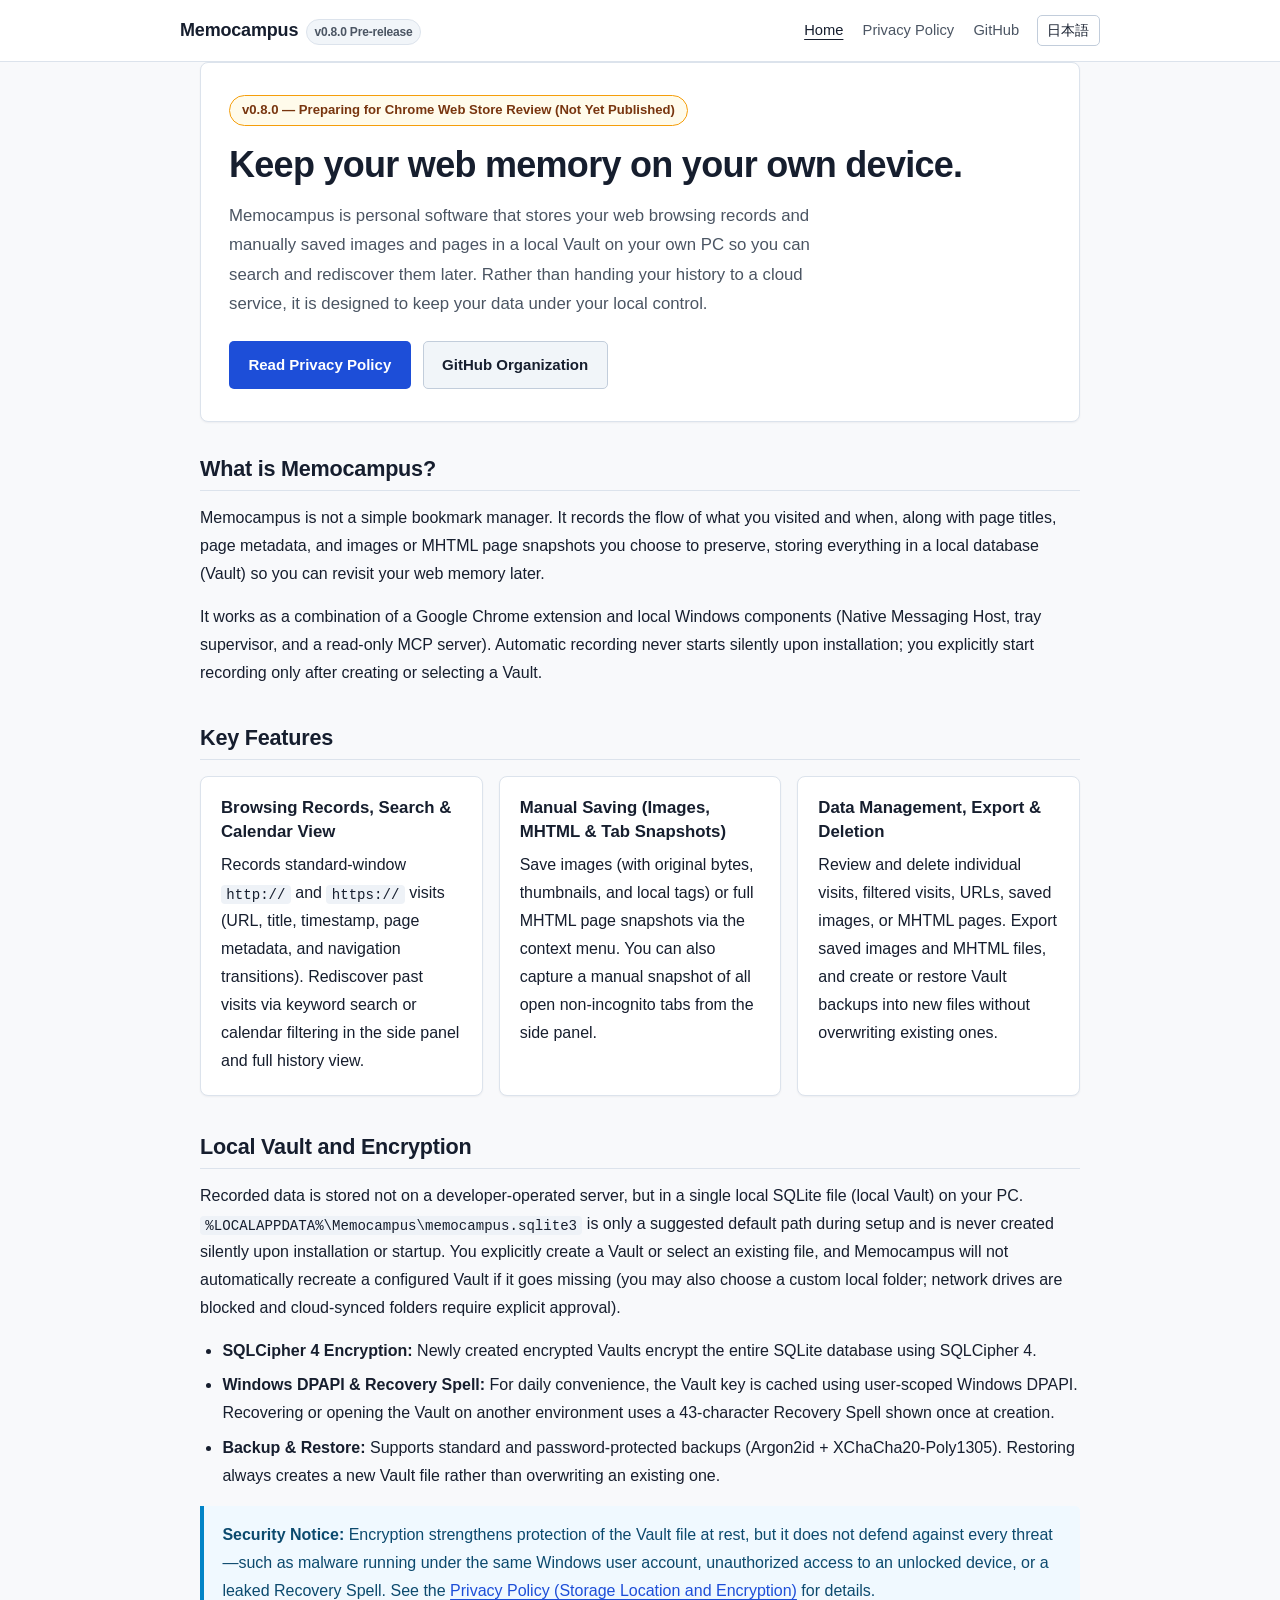
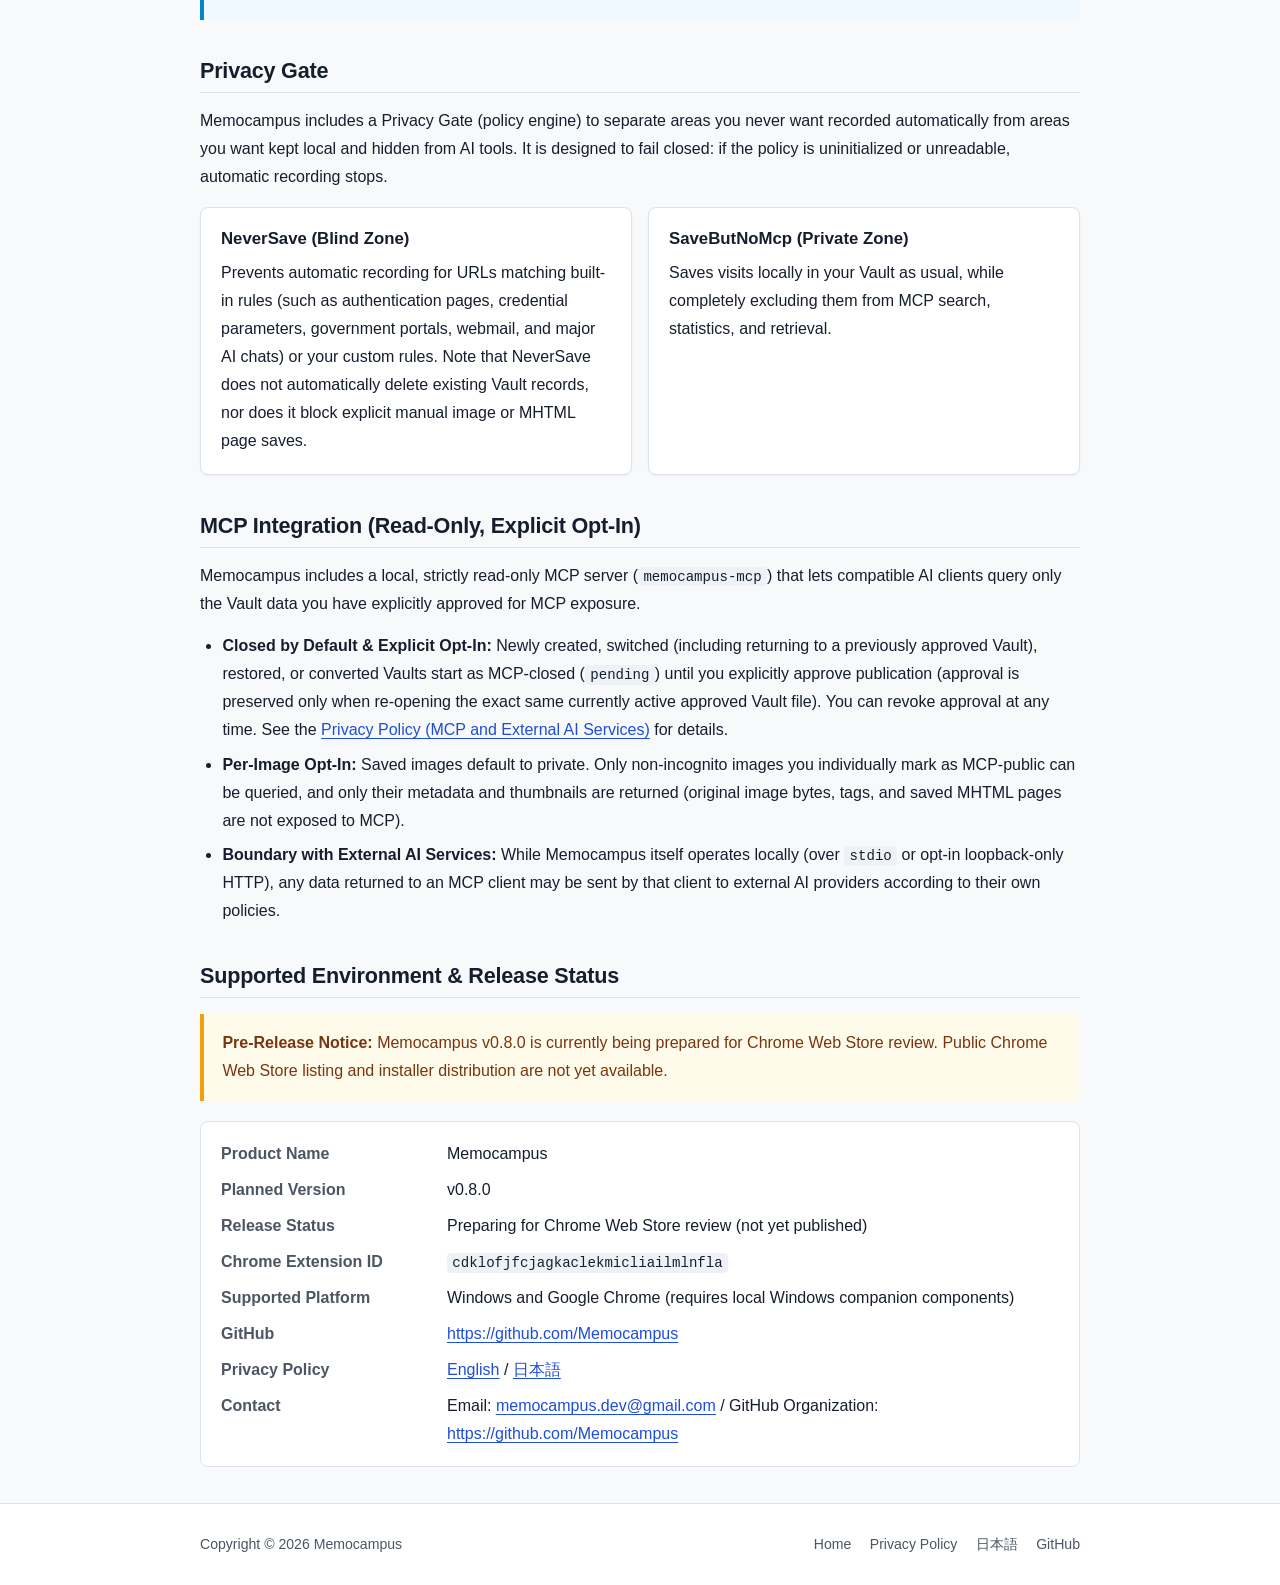
==== en/index.html @ ae57ad86 "docs(web): launch bilingual Memocampus website and privacy policy (#90)" ====
<!DOCTYPE html>
<html lang="en">
<head>
  <meta charset="utf-8">
  <meta name="viewport" content="width=device-width, initial-scale=1">
  <title>Memocampus — Keep your web memory on your own device.</title>
  <meta name="description" content="Memocampus is a local-first, privacy-focused software tool for storing your web browsing records, saved images, and MHTML pages in a local Vault for later search and rediscovery.">
  <link rel="canonical" href="https://memocampus.github.io/en/">
  <link rel="alternate" hreflang="ja" href="https://memocampus.github.io/">
  <link rel="alternate" hreflang="en" href="https://memocampus.github.io/en/">
  <link rel="stylesheet" href="../assets/style.css">
</head>
<body>
  <a class="skip-link" href="#main">Skip to main content</a>

  <header class="site-header">
    <div class="container header-inner">
      <a class="brand" href="./">
        <span>Memocampus</span>
        <span class="brand-version">v0.8.0 Pre-release</span>
      </a>
      <nav class="site-nav" aria-label="Main navigation">
        <a href="./" aria-current="page">Home</a>
        <a href="privacy/">Privacy Policy</a>
        <a href="https://github.com/Memocampus">GitHub</a>
        <a class="lang-switch" href="../" hreflang="ja" lang="ja">日本語</a>
      </nav>
    </div>
  </header>

  <main id="main" class="container">
    <section class="hero" aria-labelledby="hero-title">
      <div class="status-badge">v0.8.0 — Preparing for Chrome Web Store Review (Not Yet Published)</div>
      <h1 id="hero-title">Keep your web memory on your own device.</h1>
      <p class="hero-lead">
        Memocampus is personal software that stores your web browsing records and manually saved images and pages in a local Vault on your own PC so you can search and rediscover them later. Rather than handing your history to a cloud service, it is designed to keep your data under your local control.
      </p>
      <div class="hero-actions">
        <a class="btn btn-primary" href="privacy/">Read Privacy Policy</a>
        <a class="btn btn-secondary" href="https://github.com/Memocampus">GitHub Organization</a>
      </div>
    </section>

    <section class="section" aria-labelledby="overview-heading">
      <h2 id="overview-heading">What is Memocampus?</h2>
      <p>
        Memocampus is not a simple bookmark manager. It records the flow of what you visited and when, along with page titles, page metadata, and images or MHTML page snapshots you choose to preserve, storing everything in a local database (Vault) so you can revisit your web memory later.
      </p>
      <p>
        It works as a combination of a Google Chrome extension and local Windows components (Native Messaging Host, tray supervisor, and a read-only MCP server). Automatic recording never starts silently upon installation; you explicitly start recording only after creating or selecting a Vault.
      </p>
    </section>

    <section class="section" aria-labelledby="features-heading">
      <h2 id="features-heading">Key Features</h2>
      <div class="card-grid">
        <article class="card">
          <h3>Browsing Records, Search &amp; Calendar View</h3>
          <p>
            Records standard-window <code>http://</code> and <code>https://</code> visits (URL, title, timestamp, page metadata, and navigation transitions). Rediscover past visits via keyword search or calendar filtering in the side panel and full history view.
          </p>
        </article>
        <article class="card">
          <h3>Manual Saving (Images, MHTML &amp; Tab Snapshots)</h3>
          <p>
            Save images (with original bytes, thumbnails, and local tags) or full MHTML page snapshots via the context menu. You can also capture a manual snapshot of all open non-incognito tabs from the side panel.
          </p>
        </article>
        <article class="card">
          <h3>Data Management, Export &amp; Deletion</h3>
          <p>
            Review and delete individual visits, filtered visits, URLs, saved images, or MHTML pages. Export saved images and MHTML files, and create or restore Vault backups into new files without overwriting existing ones.
          </p>
        </article>
      </div>
    </section>

    <section class="section" aria-labelledby="vault-heading">
      <h2 id="vault-heading">Local Vault and Encryption</h2>
      <p>
        Recorded data is stored not on a developer-operated server, but in a single local SQLite file (local Vault) on your PC. <code>%LOCALAPPDATA%\Memocampus\memocampus.sqlite3</code> is only a suggested default path during setup and is never created silently upon installation or startup. You explicitly create a Vault or select an existing file, and Memocampus will not automatically recreate a configured Vault if it goes missing (you may also choose a custom local folder; network drives are blocked and cloud-synced folders require explicit approval).
      </p>
      <ul>
        <li><strong>SQLCipher 4 Encryption:</strong> Newly created encrypted Vaults encrypt the entire SQLite database using SQLCipher 4.</li>
        <li><strong>Windows DPAPI &amp; Recovery Spell:</strong> For daily convenience, the Vault key is cached using user-scoped Windows DPAPI. Recovering or opening the Vault on another environment uses a 43-character Recovery Spell shown once at creation.</li>
        <li><strong>Backup &amp; Restore:</strong> Supports standard and password-protected backups (Argon2id + XChaCha20-Poly1305). Restoring always creates a new Vault file rather than overwriting an existing one.</li>
      </ul>
      <div class="callout">
        <p>
          <strong>Security Notice:</strong> Encryption strengthens protection of the Vault file at rest, but it does not defend against every threat—such as malware running under the same Windows user account, unauthorized access to an unlocked device, or a leaked Recovery Spell. See the <a href="privacy/#storage-encryption">Privacy Policy (Storage Location and Encryption)</a> for details.
        </p>
      </div>
    </section>

    <section class="section" aria-labelledby="privacy-gate-heading">
      <h2 id="privacy-gate-heading">Privacy Gate</h2>
      <p>
        Memocampus includes a Privacy Gate (policy engine) to separate areas you never want recorded automatically from areas you want kept local and hidden from AI tools. It is designed to fail closed: if the policy is uninitialized or unreadable, automatic recording stops.
      </p>
      <div class="card-grid">
        <article class="card">
          <h3>NeverSave (Blind Zone)</h3>
          <p>
            Prevents automatic recording for URLs matching built-in rules (such as authentication pages, credential parameters, government portals, webmail, and major AI chats) or your custom rules. Note that NeverSave does not automatically delete existing Vault records, nor does it block explicit manual image or MHTML page saves.
          </p>
        </article>
        <article class="card">
          <h3>SaveButNoMcp (Private Zone)</h3>
          <p>
            Saves visits locally in your Vault as usual, while completely excluding them from MCP search, statistics, and retrieval.
          </p>
        </article>
      </div>
    </section>

    <section class="section" aria-labelledby="mcp-heading">
      <h2 id="mcp-heading">MCP Integration (Read-Only, Explicit Opt-In)</h2>
      <p>
        Memocampus includes a local, strictly read-only MCP server (<code>memocampus-mcp</code>) that lets compatible AI clients query only the Vault data you have explicitly approved for MCP exposure.
      </p>
      <ul>
        <li><strong>Closed by Default &amp; Explicit Opt-In:</strong> Newly created, switched (including returning to a previously approved Vault), restored, or converted Vaults start as MCP-closed (<code>pending</code>) until you explicitly approve publication (approval is preserved only when re-opening the exact same currently active approved Vault file). You can revoke approval at any time. See the <a href="privacy/#mcp-external-ai">Privacy Policy (MCP and External AI Services)</a> for details.</li>
        <li><strong>Per-Image Opt-In:</strong> Saved images default to private. Only non-incognito images you individually mark as MCP-public can be queried, and only their metadata and thumbnails are returned (original image bytes, tags, and saved MHTML pages are not exposed to MCP).</li>
        <li><strong>Boundary with External AI Services:</strong> While Memocampus itself operates locally (over <code>stdio</code> or opt-in loopback-only HTTP), any data returned to an MCP client may be sent by that client to external AI providers according to their own policies.</li>
      </ul>
    </section>

    <section class="section" aria-labelledby="status-heading">
      <h2 id="status-heading">Supported Environment &amp; Release Status</h2>
      <div class="callout callout-warn">
        <p>
          <strong>Pre-Release Notice:</strong> Memocampus v0.8.0 is currently being prepared for Chrome Web Store review. Public Chrome Web Store listing and installer distribution are not yet available.
        </p>
      </div>
      <dl class="meta-list">
        <dt>Product Name</dt>
        <dd>Memocampus</dd>
        <dt>Planned Version</dt>
        <dd>v0.8.0</dd>
        <dt>Release Status</dt>
        <dd>Preparing for Chrome Web Store review (not yet published)</dd>
        <dt>Chrome Extension ID</dt>
        <dd><code>cdklofjfcjagkaclekmicliailmlnfla</code></dd>
        <dt>Supported Platform</dt>
        <dd>Windows and Google Chrome (requires local Windows companion components)</dd>
        <dt>GitHub</dt>
        <dd><a href="https://github.com/Memocampus">https://github.com/Memocampus</a></dd>
        <dt>Privacy Policy</dt>
        <dd><a href="privacy/">English</a> / <a href="../privacy/" hreflang="ja">日本語</a></dd>
        <dt>Contact</dt>
        <dd>
          Email: <a href="mailto:memocampus.dev@gmail.com">memocampus.dev@gmail.com</a> / GitHub Organization: <a href="https://github.com/Memocampus">https://github.com/Memocampus</a>
        </dd>
      </dl>
    </section>
  </main>

  <footer class="site-footer">
    <div class="container footer-inner">
      <div>Copyright &copy; 2026 Memocampus</div>
      <div class="footer-links">
        <a href="./">Home</a>
        <a href="privacy/">Privacy Policy</a>
        <a href="../" hreflang="ja" lang="ja">日本語</a>
        <a href="https://github.com/Memocampus">GitHub</a>
      </div>
    </div>
  </footer>
</body>
</html>
---- assets/style.css ----
/* Memocampus Official Site — Static, Zero-Tracking, Local-First Stylesheet */

:root {
  --bg: #f8f9fb;
  --surface: #ffffff;
  --surface-subtle: #f1f5f9;
  --text: #161e2e;
  --text-muted: #4b5563;
  --border: #dce3ec;
  --border-strong: #c2cddb;
  --accent: #1d4ed8;
  --accent-hover: #1e40af;
  --accent-soft: #eff6ff;
  --accent-border: #bfdbfe;
  --warn-bg: #fffbeb;
  --warn-border: #f59e0b;
  --warn-text: #78350f;
  --info-bg: #f0f9ff;
  --info-border: #0284c7;
  --info-text: #0c4a6e;
  --code-bg: #eef2f7;
  --shadow-sm: 0 1px 2px rgba(15, 23, 42, 0.05);
  --radius: 8px;
  --radius-sm: 5px;
  --max-width: 920px;
  --font-sans: -apple-system, BlinkMacSystemFont, "Segoe UI", "Hiragino Kaku Gothic ProN", "Hiragino Sans", "Yu Gothic UI", Meiryo, sans-serif;
  --font-mono: ui-monospace, SFMono-Regular, Menlo, Monaco, Consolas, "Liberation Mono", "Courier New", monospace;
}

@media (prefers-color-scheme: dark) {
  :root {
    --bg: #0f141d;
    --surface: #161d29;
    --surface-subtle: #1d2636;
    --text: #e6edf5;
    --text-muted: #9aa7b8;
    --border: #2a3548;
    --border-strong: #3b4a63;
    --accent: #60a5fa;
    --accent-hover: #93c5fd;
    --accent-soft: #17253d;
    --accent-border: #25406b;
    --warn-bg: #292011;
    --warn-border: #d97706;
    --warn-text: #fde68a;
    --info-bg: #112233;
    --info-border: #38bdf8;
    --info-text: #bae6fd;
    --code-bg: #1e293b;
    --shadow-sm: 0 1px 2px rgba(0, 0, 0, 0.25);
  }
}

*,
*::before,
*::after {
  box-sizing: border-box;
}

html {
  font-size: 16px;
  line-height: 1.75;
  -webkit-text-size-adjust: 100%;
  scroll-behavior: smooth;
}

body {
  margin: 0;
  font-family: var(--font-sans);
  color: var(--text);
  background-color: var(--bg);
  overflow-wrap: break-word;
}

.skip-link {
  position: absolute;
  left: -9999px;
  top: 0;
  background: var(--accent);
  color: #ffffff;
  padding: 0.5rem 1rem;
  z-index: 100;
  text-decoration: none;
  font-weight: 600;
}

.skip-link:focus {
  left: 0.75rem;
  top: 0.75rem;
  border-radius: var(--radius-sm);
}

a {
  color: var(--accent);
  text-decoration: underline;
  text-underline-offset: 0.18em;
}

a:hover {
  color: var(--accent-hover);
}

code {
  font-family: var(--font-mono);
  font-size: 0.88em;
  background-color: var(--code-bg);
  padding: 0.12em 0.38em;
  border-radius: 4px;
  word-break: break-word;
}

.container {
  width: 100%;
  max-width: var(--max-width);
  margin: 0 auto;
  padding: 0 1.25rem;
}

/* Header & Navigation */
.site-header {
  background-color: var(--surface);
  border-bottom: 1px solid var(--border);
  position: sticky;
  top: 0;
  z-index: 10;
}

.header-inner {
  display: flex;
  flex-wrap: wrap;
  align-items: center;
  justify-content: space-between;
  gap: 0.75rem 1.25rem;
  padding: 0.9rem 0;
}

.brand {
  display: inline-flex;
  align-items: baseline;
  gap: 0.5rem;
  text-decoration: none;
  color: var(--text);
  font-weight: 700;
  font-size: 1.125rem;
  letter-spacing: -0.01em;
}

.brand:hover {
  color: var(--accent);
}

.brand-version {
  font-size: 0.75rem;
  font-weight: 600;
  color: var(--text-muted);
  background: var(--surface-subtle);
  border: 1px solid var(--border);
  padding: 0.1rem 0.45rem;
  border-radius: 999px;
}

.site-nav {
  display: flex;
  flex-wrap: wrap;
  align-items: center;
  gap: 0.4rem 1rem;
  font-size: 0.92rem;
}

.site-nav a {
  text-decoration: none;
  color: var(--text-muted);
  font-weight: 500;
  padding: 0.2rem 0.1rem;
}

.site-nav a:hover,
.site-nav a[aria-current="page"] {
  color: var(--text);
  text-decoration: underline;
  text-underline-offset: 0.3em;
}

.site-nav a.lang-switch {
  border: 1px solid var(--border-strong);
  border-radius: var(--radius-sm);
  padding: 0.18rem 0.6rem;
  color: var(--text);
  font-size: 0.85rem;
}

.site-nav a.lang-switch:hover {
  border-color: var(--accent);
  color: var(--accent);
  text-decoration: none;
}

/* Main Content */
main {
  padding: 2.25rem 0 3.5rem;
}

/* Hero */
.hero {
  background-color: var(--surface);
  border: 1px solid var(--border);
  border-radius: var(--radius);
  padding: 2rem 1.75rem;
  margin-bottom: 2rem;
  box-shadow: var(--shadow-sm);
}

.status-badge {
  display: inline-block;
  font-size: 0.82rem;
  font-weight: 600;
  color: var(--warn-text);
  background-color: var(--warn-bg);
  border: 1px solid var(--warn-border);
  border-radius: 999px;
  padding: 0.2rem 0.75rem;
  margin-bottom: 1rem;
}

.hero h1 {
  margin: 0 0 0.75rem;
  font-size: clamp(1.65rem, 4vw, 2.25rem);
  line-height: 1.3;
  letter-spacing: -0.02em;
}

.hero-lead {
  margin: 0 0 1.4rem;
  font-size: 1.05rem;
  color: var(--text-muted);
  max-width: 68ch;
}

.hero-actions {
  display: flex;
  flex-wrap: wrap;
  gap: 0.75rem;
}

.btn {
  display: inline-block;
  padding: 0.6rem 1.15rem;
  border-radius: var(--radius-sm);
  font-weight: 600;
  font-size: 0.94rem;
  text-decoration: none;
  border: 1px solid transparent;
}

.btn-primary {
  background-color: var(--accent);
  color: #ffffff;
}

.btn-primary:hover {
  background-color: var(--accent-hover);
  color: #ffffff;
}

.btn-secondary {
  background-color: var(--surface-subtle);
  color: var(--text);
  border-color: var(--border-strong);
}

.btn-secondary:hover {
  border-color: var(--accent);
  color: var(--accent);
}

@media (prefers-color-scheme: dark) {
  .btn-primary {
    color: #0b1220;
  }
  .btn-primary:hover {
    color: #0b1220;
  }
}

/* Sections & Cards */
.section {
  margin-bottom: 2.25rem;
}

.section h2 {
  font-size: 1.35rem;
  line-height: 1.35;
  margin: 0 0 0.85rem;
  padding-bottom: 0.45rem;
  border-bottom: 1px solid var(--border);
  letter-spacing: -0.01em;
}

.section h3 {
  font-size: 1.06rem;
  line-height: 1.4;
  margin: 1.25rem 0 0.45rem;
}

.section p {
  margin: 0 0 0.9rem;
}

.section ul,
.section ol {
  margin: 0 0 1rem;
  padding-left: 1.4rem;
}

.section li {
  margin-bottom: 0.4rem;
}

.card-grid {
  display: grid;
  grid-template-columns: repeat(auto-fit, minmax(250px, 1fr));
  gap: 1rem;
  margin-top: 1rem;
}

.card {
  background-color: var(--surface);
  border: 1px solid var(--border);
  border-radius: var(--radius);
  padding: 1.2rem 1.25rem;
  box-shadow: var(--shadow-sm);
}

.card h3 {
  margin-top: 0;
  margin-bottom: 0.5rem;
  font-size: 1.05rem;
}

.card p:last-child,
.card ul:last-child {
  margin-bottom: 0;
}

/* Callouts */
.callout {
  border-left: 4px solid var(--info-border);
  background-color: var(--info-bg);
  color: var(--info-text);
  padding: 0.95rem 1.15rem;
  border-radius: 0 var(--radius-sm) var(--radius-sm) 0;
  margin: 1rem 0 1.25rem;
}

.callout-warn {
  border-left-color: var(--warn-border);
  background-color: var(--warn-bg);
  color: var(--warn-text);
}

.callout p:last-child {
  margin-bottom: 0;
}

.callout strong {
  color: inherit;
}

/* Tables */
.table-wrap {
  width: 100%;
  overflow-x: auto;
  margin: 1rem 0 1.25rem;
  border: 1px solid var(--border);
  border-radius: var(--radius-sm);
  background-color: var(--surface);
}

table {
  width: 100%;
  border-collapse: collapse;
  font-size: 0.93rem;
}

th,
td {
  text-align: left;
  vertical-align: top;
  padding: 0.7rem 0.85rem;
  border-bottom: 1px solid var(--border);
}

th {
  background-color: var(--surface-subtle);
  font-weight: 600;
  white-space: nowrap;
}

tr:last-child td {
  border-bottom: none;
}

/* Definition / Meta Lists */
.meta-list {
  display: grid;
  grid-template-columns: minmax(140px, 210px) 1fr;
  gap: 0.5rem 1rem;
  background-color: var(--surface);
  border: 1px solid var(--border);
  border-radius: var(--radius);
  padding: 1.15rem 1.25rem;
  margin: 1rem 0;
}

.meta-list dt {
  font-weight: 600;
  color: var(--text-muted);
}

.meta-list dd {
  margin: 0;
}

/* Policy Page Specifics */
.doc-header {
  background-color: var(--surface);
  border: 1px solid var(--border);
  border-radius: var(--radius);
  padding: 1.6rem 1.5rem;
  margin-bottom: 1.75rem;
  box-shadow: var(--shadow-sm);
}

.doc-header h1 {
  margin: 0 0 0.5rem;
  font-size: clamp(1.5rem, 3.6vw, 2rem);
  line-height: 1.3;
}

.doc-meta {
  font-size: 0.9rem;
  color: var(--text-muted);
  margin: 0;
}

.toc {
  background-color: var(--surface);
  border: 1px solid var(--border);
  border-radius: var(--radius);
  padding: 1.1rem 1.35rem;
  margin-bottom: 2rem;
}

.toc-title {
  font-weight: 700;
  font-size: 0.95rem;
  margin: 0 0 0.6rem;
}

.toc ol {
  margin: 0;
  padding-left: 1.35rem;
  columns: 2;
  column-gap: 1.5rem;
  font-size: 0.92rem;
}

.toc li {
  margin-bottom: 0.3rem;
  break-inside: avoid;
}

.policy-article section {
  background-color: var(--surface);
  border: 1px solid var(--border);
  border-radius: var(--radius);
  padding: 1.4rem 1.5rem;
  margin-bottom: 1.25rem;
  box-shadow: var(--shadow-sm);
  scroll-margin-top: 5rem;
}

.policy-article h2 {
  font-size: 1.22rem;
  margin: 0 0 0.8rem;
  padding-bottom: 0.4rem;
  border-bottom: 1px solid var(--border);
}

.policy-article h3 {
  font-size: 1rem;
  margin: 1.15rem 0 0.4rem;
}

.policy-article p {
  margin: 0 0 0.85rem;
}

.policy-article p:last-child,
.policy-article ul:last-child,
.policy-article ol:last-child {
  margin-bottom: 0;
}

.policy-article ul,
.policy-article ol {
  margin: 0 0 0.9rem;
  padding-left: 1.4rem;
}

.policy-article li {
  margin-bottom: 0.35rem;
}

/* Footer */
.site-footer {
  border-top: 1px solid var(--border);
  background-color: var(--surface);
  padding: 1.75rem 0;
  font-size: 0.88rem;
  color: var(--text-muted);
}

.footer-inner {
  display: flex;
  flex-wrap: wrap;
  justify-content: space-between;
  align-items: center;
  gap: 0.75rem 1.5rem;
}

.footer-links {
  display: flex;
  flex-wrap: wrap;
  gap: 0.5rem 1.15rem;
}

.footer-links a {
  color: var(--text-muted);
  text-decoration: none;
}

.footer-links a:hover {
  color: var(--text);
  text-decoration: underline;
}

/* Responsive Adjustments */
@media (max-width: 680px) {
  .container {
    padding: 0 1rem;
  }

  .hero {
    padding: 1.4rem 1.15rem;
  }

  .doc-header,
  .policy-article section {
    padding: 1.2rem 1.05rem;
  }

  .toc ol {
    columns: 1;
  }

  .meta-list {
    grid-template-columns: 1fr;
    gap: 0.25rem;
  }

  .meta-list dt {
    margin-top: 0.55rem;
  }

  .meta-list dt:first-child {
    margin-top: 0;
  }

  th {
    white-space: normal;
  }
}
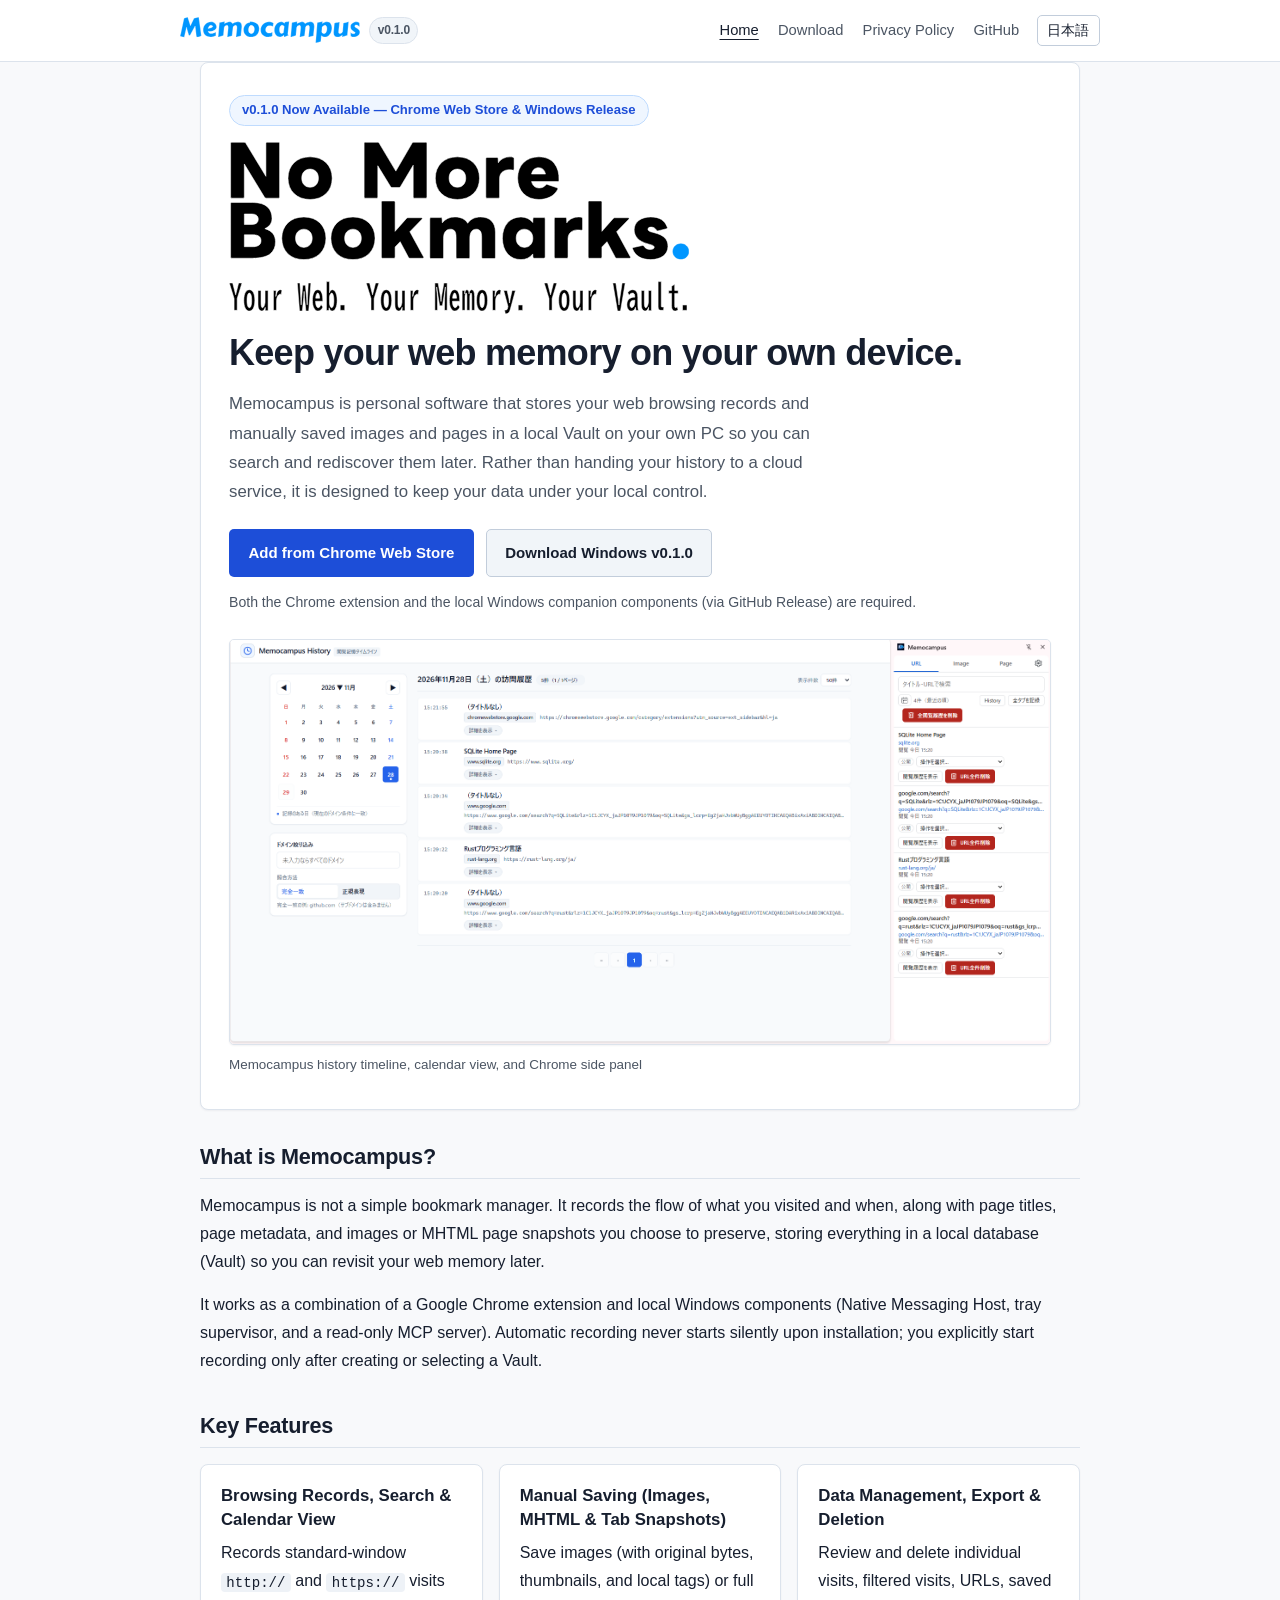
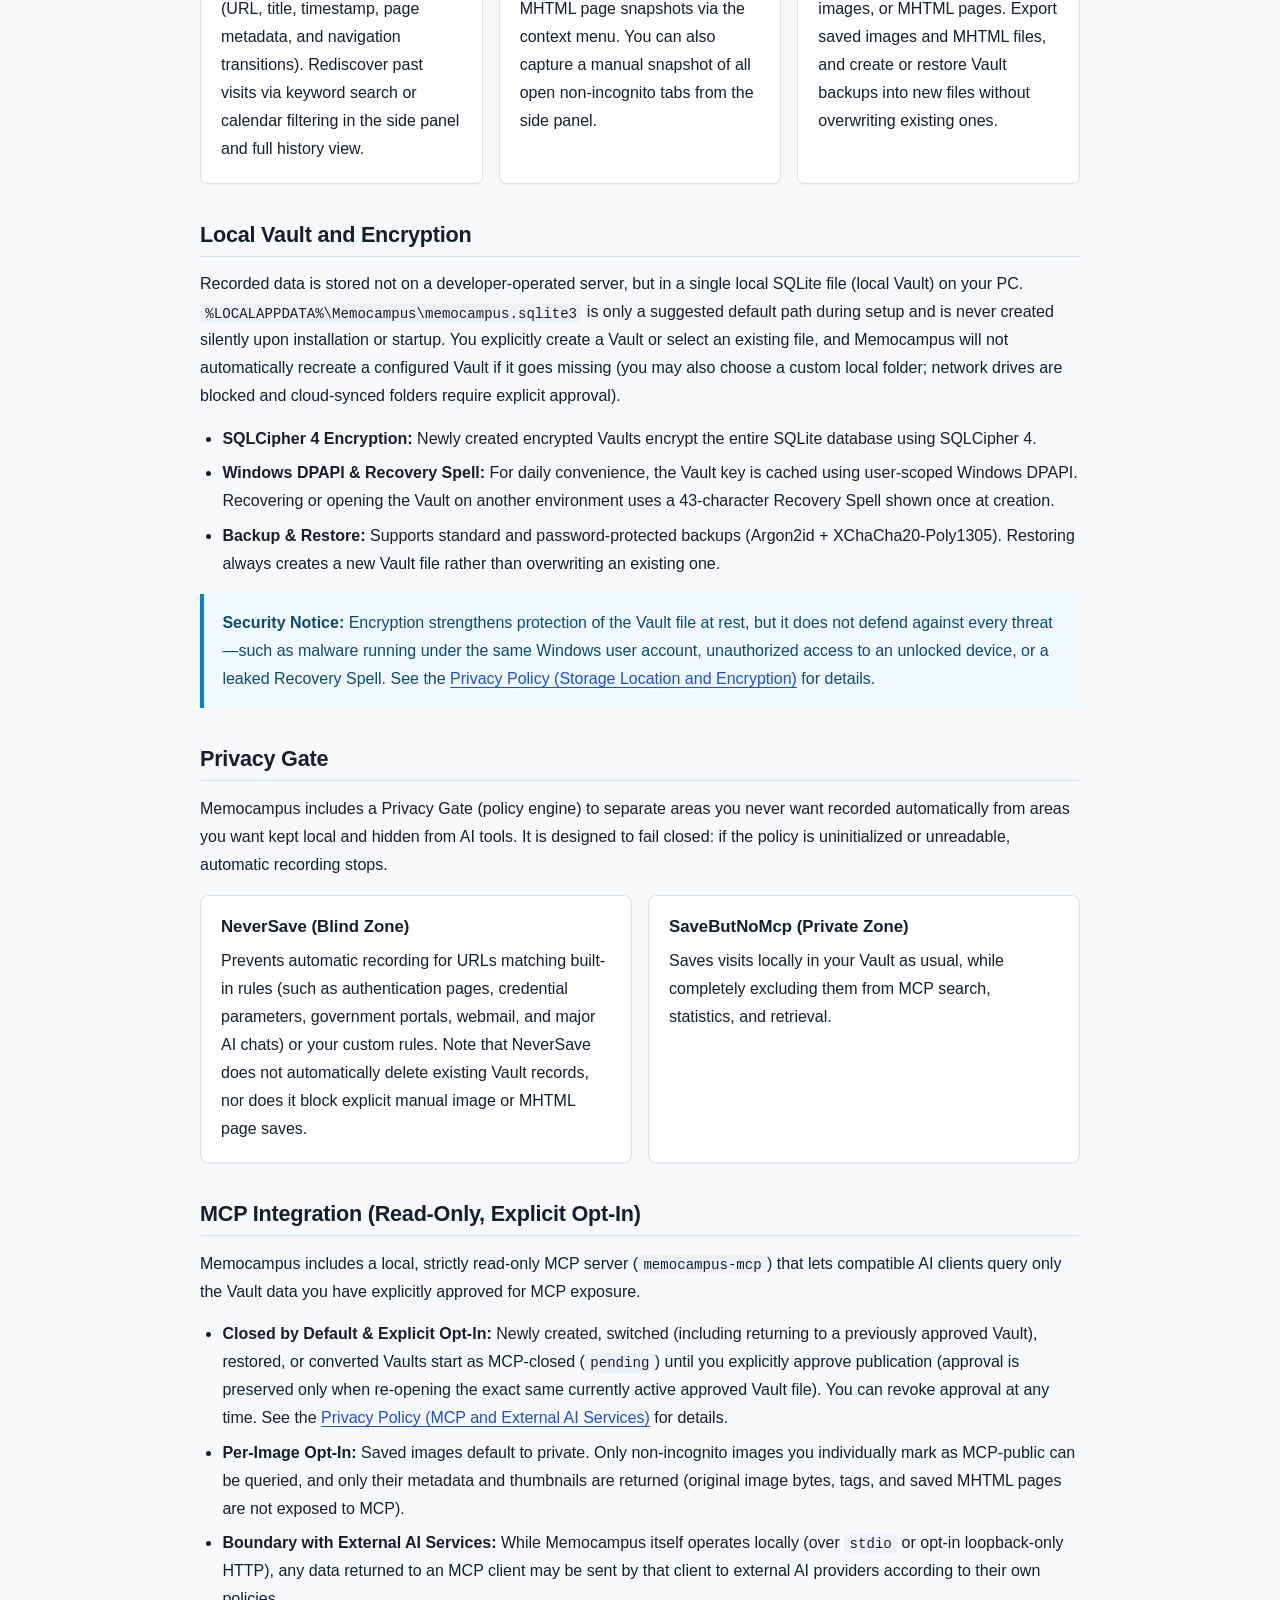
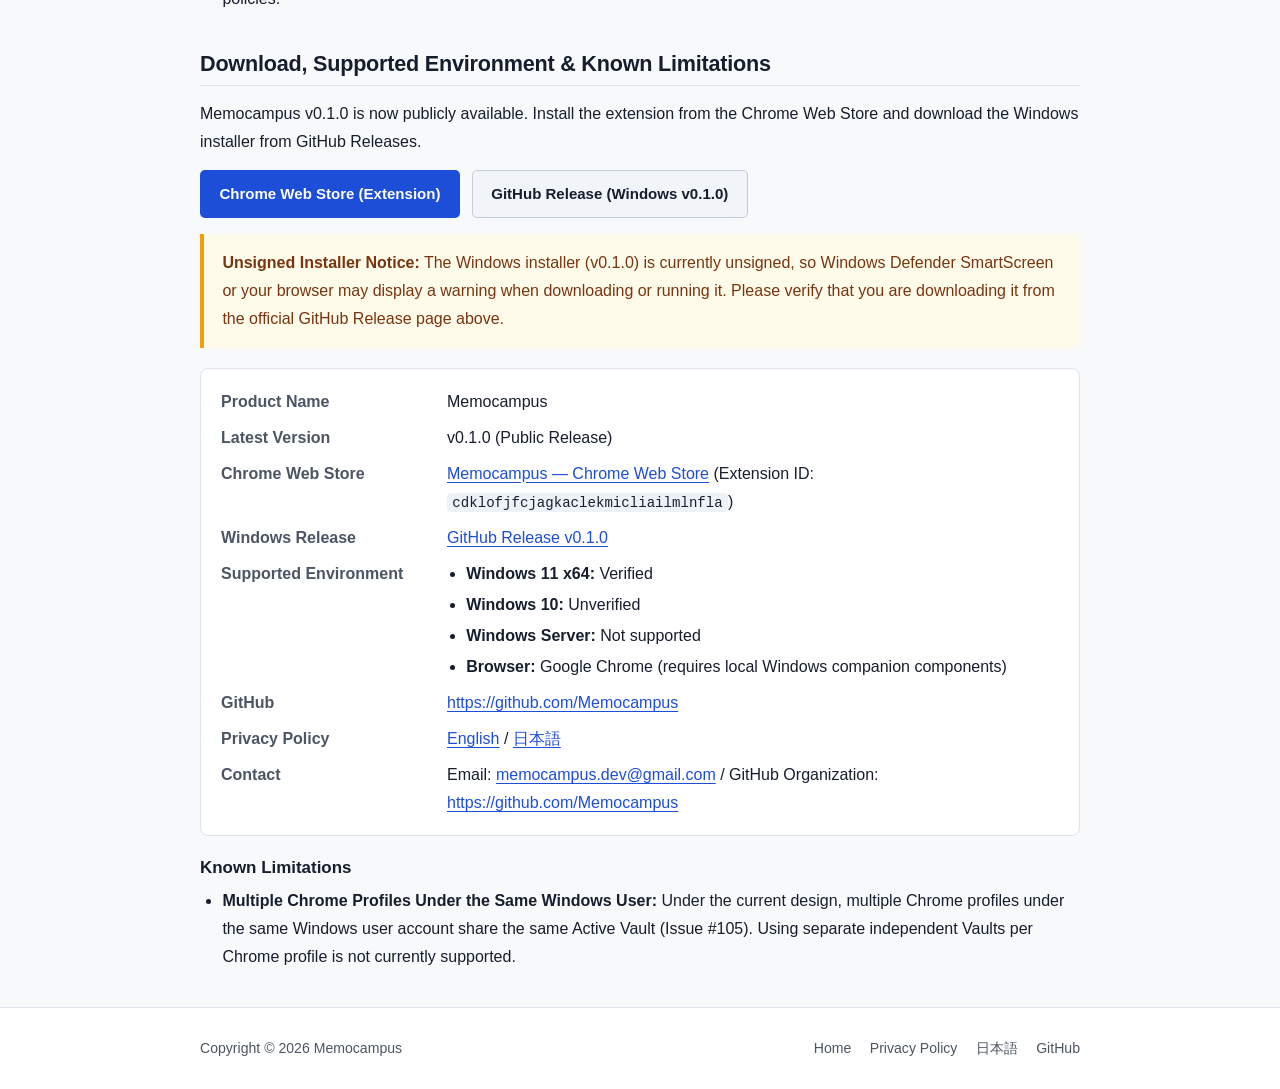
==== commit a62b323a: "feat(site): launch Memocampus v0.1.0 public website" ====
--- a/en/index.html
+++ b/en/index.html
@@ -8,6 +8,7 @@
   <link rel="canonical" href="https://memocampus.github.io/en/">
   <link rel="alternate" hreflang="ja" href="https://memocampus.github.io/">
   <link rel="alternate" hreflang="en" href="https://memocampus.github.io/en/">
+  <link rel="icon" type="image/png" href="../assets/icon.png">
   <link rel="stylesheet" href="../assets/style.css">
 </head>
 <body>
@@ -16,11 +17,12 @@
   <header class="site-header">
     <div class="container header-inner">
       <a class="brand" href="./">
-        <span>Memocampus</span>
-        <span class="brand-version">v0.8.0 Pre-release</span>
+        <img class="brand-logo" src="../assets/logo.svg" alt="Memocampus" width="646" height="93">
+        <span class="brand-version">v0.1.0</span>
       </a>
       <nav class="site-nav" aria-label="Main navigation">
         <a href="./" aria-current="page">Home</a>
+        <a href="#download-status">Download</a>
         <a href="privacy/">Privacy Policy</a>
         <a href="https://github.com/Memocampus">GitHub</a>
         <a class="lang-switch" href="../" hreflang="ja" lang="ja">日本語</a>
@@ -30,15 +32,25 @@
 
   <main id="main" class="container">
     <section class="hero" aria-labelledby="hero-title">
-      <div class="status-badge">v0.8.0 — Preparing for Chrome Web Store Review (Not Yet Published)</div>
+      <div class="status-badge">v0.1.0 Now Available — Chrome Web Store &amp; Windows Release</div>
+      <div class="hero-copy">
+        <img src="../assets/copy.svg" alt="No More Bookmarks. Your Web. Your Memory. Your Vault." width="851" height="318">
+      </div>
       <h1 id="hero-title">Keep your web memory on your own device.</h1>
       <p class="hero-lead">
         Memocampus is personal software that stores your web browsing records and manually saved images and pages in a local Vault on your own PC so you can search and rediscover them later. Rather than handing your history to a cloud service, it is designed to keep your data under your local control.
       </p>
       <div class="hero-actions">
-        <a class="btn btn-primary" href="privacy/">Read Privacy Policy</a>
-        <a class="btn btn-secondary" href="https://github.com/Memocampus">GitHub Organization</a>
-      </div>
+        <a class="btn btn-primary" href="https://chromewebstore.google.com/detail/memocampus/cdklofjfcjagkaclekmicliailmlnfla">Add from Chrome Web Store</a>
+        <a class="btn btn-secondary" href="https://github.com/motoki-kentaro/Memocampus/releases/tag/v0.1.0">Download Windows v0.1.0</a>
+      </div>
+      <p class="hero-note">
+        Both the Chrome extension and the local Windows companion components (via GitHub Release) are required.
+      </p>
+      <figure class="hero-visual">
+        <img src="../assets/hero.png" alt="Memocampus history timeline, calendar, domain filter, and Chrome side panel interface" width="1907" height="940">
+        <figcaption>Memocampus history timeline, calendar view, and Chrome side panel</figcaption>
+      </figure>
     </section>
 
     <section class="section" aria-labelledby="overview-heading">
@@ -125,24 +137,38 @@
       </ul>
     </section>
 
-    <section class="section" aria-labelledby="status-heading">
-      <h2 id="status-heading">Supported Environment &amp; Release Status</h2>
+    <section id="download-status" class="section" aria-labelledby="status-heading">
+      <h2 id="status-heading">Download, Supported Environment &amp; Known Limitations</h2>
+      <p>
+        Memocampus v0.1.0 is now publicly available. Install the extension from the Chrome Web Store and download the Windows installer from GitHub Releases.
+      </p>
+      <div class="hero-actions">
+        <a class="btn btn-primary" href="https://chromewebstore.google.com/detail/memocampus/cdklofjfcjagkaclekmicliailmlnfla">Chrome Web Store (Extension)</a>
+        <a class="btn btn-secondary" href="https://github.com/motoki-kentaro/Memocampus/releases/tag/v0.1.0">GitHub Release (Windows v0.1.0)</a>
+      </div>
       <div class="callout callout-warn">
         <p>
-          <strong>Pre-Release Notice:</strong> Memocampus v0.8.0 is currently being prepared for Chrome Web Store review. Public Chrome Web Store listing and installer distribution are not yet available.
+          <strong>Unsigned Installer Notice:</strong> The Windows installer (v0.1.0) is currently unsigned, so Windows Defender SmartScreen or your browser may display a warning when downloading or running it. Please verify that you are downloading it from the official GitHub Release page above.
         </p>
       </div>
       <dl class="meta-list">
         <dt>Product Name</dt>
         <dd>Memocampus</dd>
-        <dt>Planned Version</dt>
-        <dd>v0.8.0</dd>
-        <dt>Release Status</dt>
-        <dd>Preparing for Chrome Web Store review (not yet published)</dd>
-        <dt>Chrome Extension ID</dt>
-        <dd><code>cdklofjfcjagkaclekmicliailmlnfla</code></dd>
-        <dt>Supported Platform</dt>
-        <dd>Windows and Google Chrome (requires local Windows companion components)</dd>
+        <dt>Latest Version</dt>
+        <dd>v0.1.0 (Public Release)</dd>
+        <dt>Chrome Web Store</dt>
+        <dd><a href="https://chromewebstore.google.com/detail/memocampus/cdklofjfcjagkaclekmicliailmlnfla">Memocampus — Chrome Web Store</a> (Extension ID: <code>cdklofjfcjagkaclekmicliailmlnfla</code>)</dd>
+        <dt>Windows Release</dt>
+        <dd><a href="https://github.com/motoki-kentaro/Memocampus/releases/tag/v0.1.0">GitHub Release v0.1.0</a></dd>
+        <dt>Supported Environment</dt>
+        <dd>
+          <ul>
+            <li><strong>Windows 11 x64:</strong> Verified</li>
+            <li><strong>Windows 10:</strong> Unverified</li>
+            <li><strong>Windows Server:</strong> Not supported</li>
+            <li><strong>Browser:</strong> Google Chrome (requires local Windows companion components)</li>
+          </ul>
+        </dd>
         <dt>GitHub</dt>
         <dd><a href="https://github.com/Memocampus">https://github.com/Memocampus</a></dd>
         <dt>Privacy Policy</dt>
@@ -152,6 +178,10 @@
           Email: <a href="mailto:memocampus.dev@gmail.com">memocampus.dev@gmail.com</a> / GitHub Organization: <a href="https://github.com/Memocampus">https://github.com/Memocampus</a>
         </dd>
       </dl>
+      <h3>Known Limitations</h3>
+      <ul>
+        <li><strong>Multiple Chrome Profiles Under the Same Windows User:</strong> Under the current design, multiple Chrome profiles under the same Windows user account share the same Active Vault (Issue #105). Using separate independent Vaults per Chrome profile is not currently supported.</li>
+      </ul>
     </section>
   </main>
 
--- a/assets/style.css
+++ b/assets/style.css
@@ -136,8 +136,8 @@
 
 .brand {
   display: inline-flex;
-  align-items: baseline;
-  gap: 0.5rem;
+  align-items: center;
+  gap: 0.6rem;
   text-decoration: none;
   color: var(--text);
   font-weight: 700;
@@ -147,6 +147,13 @@
 
 .brand:hover {
   color: var(--accent);
+}
+
+.brand-logo {
+  display: block;
+  height: 26px;
+  width: auto;
+  max-width: 100%;
 }
 
 .brand-version {
@@ -214,12 +221,32 @@
   display: inline-block;
   font-size: 0.82rem;
   font-weight: 600;
-  color: var(--warn-text);
-  background-color: var(--warn-bg);
-  border: 1px solid var(--warn-border);
+  color: var(--accent);
+  background-color: var(--accent-soft);
+  border: 1px solid var(--accent-border);
   border-radius: 999px;
   padding: 0.2rem 0.75rem;
   margin-bottom: 1rem;
+}
+
+.hero-copy {
+  margin: 0 0 1rem;
+  max-width: 460px;
+}
+
+.hero-copy img {
+  display: block;
+  width: 100%;
+  height: auto;
+}
+
+@media (prefers-color-scheme: dark) {
+  .hero-copy {
+    background-color: #ffffff;
+    padding: 0.9rem 1.15rem;
+    border-radius: var(--radius-sm);
+    max-width: calc(460px + 2.3rem);
+  }
 }
 
 .hero h1 {
@@ -240,6 +267,32 @@
   display: flex;
   flex-wrap: wrap;
   gap: 0.75rem;
+}
+
+.hero-note {
+  margin: 0.85rem 0 0;
+  font-size: 0.88rem;
+  color: var(--text-muted);
+}
+
+.hero-visual {
+  margin: 1.5rem 0 0;
+}
+
+.hero-visual img {
+  display: block;
+  width: 100%;
+  height: auto;
+  border: 1px solid var(--border);
+  border-radius: var(--radius-sm);
+  background-color: #ffffff;
+  box-shadow: var(--shadow-sm);
+}
+
+.hero-visual figcaption {
+  margin-top: 0.5rem;
+  font-size: 0.84rem;
+  color: var(--text-muted);
 }
 
 .btn {
@@ -285,6 +338,7 @@
 /* Sections & Cards */
 .section {
   margin-bottom: 2.25rem;
+  scroll-margin-top: 5rem;
 }
 
 .section h2 {
@@ -421,6 +475,19 @@
   margin: 0;
 }
 
+.meta-list ul {
+  margin: 0;
+  padding-left: 1.2rem;
+}
+
+.meta-list li {
+  margin-bottom: 0.2rem;
+}
+
+.meta-list li:last-child {
+  margin-bottom: 0;
+}
+
 /* Policy Page Specifics */
 .doc-header {
   background-color: var(--surface);
@@ -551,6 +618,14 @@
     padding: 0 1rem;
   }
 
+  .brand-logo {
+    height: 22px;
+  }
+
+  .hero-copy {
+    max-width: 360px;
+  }
+
   .hero {
     padding: 1.4rem 1.15rem;
   }
